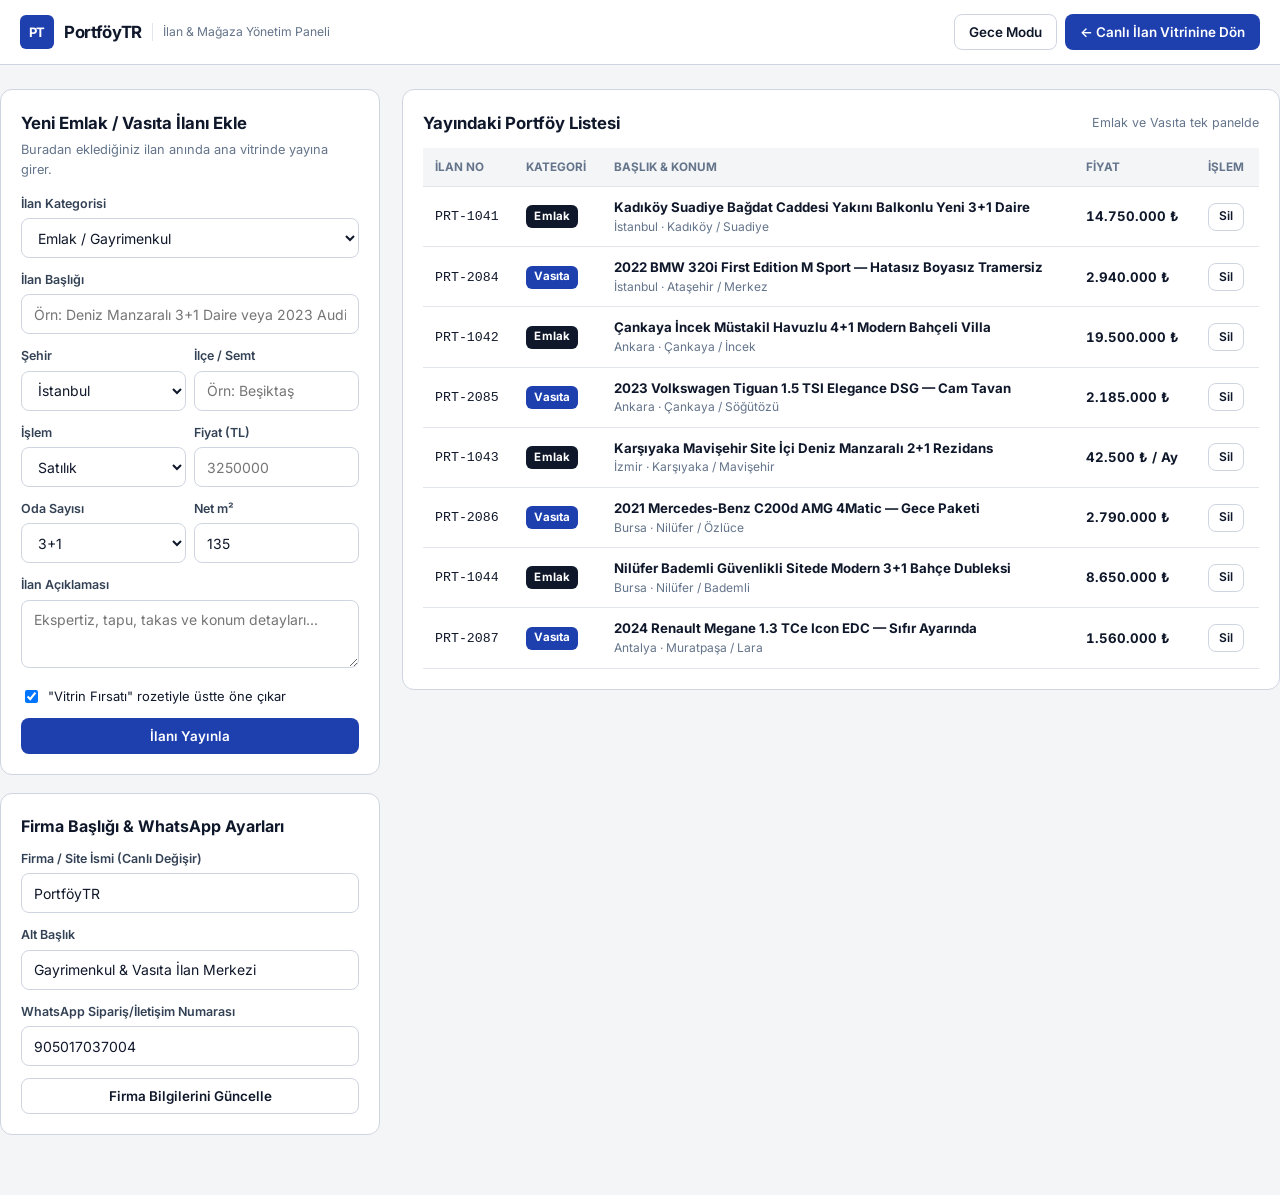
==== admin.html @ 1a40a2a3 "Initial Emlak & Vasita dual classifieds portal + live admin panel" ====
<!DOCTYPE html>
<html lang="tr" data-theme="light" data-accent="blue">
<head>
  <meta charset="utf-8">
  <meta name="viewport" content="width=device-width, initial-scale=1">
  <title>Yönetim Paneli — PortföyTR Emlak &amp; Vasıta İlan Sistemi</title>
  <link rel="preconnect" href="https://fonts.googleapis.com">
  <link rel="preconnect" href="https://fonts.gstatic.com" crossorigin>
  <link href="https://fonts.googleapis.com/css2?family=Inter:wght@400;500;600;700&family=JetBrains+Mono:wght@500&display=swap" rel="stylesheet">
  <link rel="stylesheet" href="assets/styles.css">
</head>
<body>
  <header class="topbar">
    <div class="container topbar-inner">
      <a class="brand-box" href="index.html">
        <span class="brand-badge">PT</span>
        <span class="brand-title" data-brand-name>PortföyTR</span>
        <span class="brand-tag">İlan &amp; Mağaza Yönetim Paneli</span>
      </a>

      <div class="nav-actions">
        <button type="button" class="btn btn-outline" id="toggleDarkBtn">Gece Modu</button>
        <a class="btn btn-brand" href="index.html">← Canlı İlan Vitrinine Dön</a>
      </div>
    </div>
  </header>

  <main class="container admin-grid">
    <div style="display:flex;flex-direction:column;gap:18px;">
      <section class="admin-card">
        <h2 style="margin:0 0 4px;font-size:1.05rem;">Yeni Emlak / Vasıta İlanı Ekle</h2>
        <p style="margin:0 0 14px;font-size:0.8rem;color:var(--ink-muted);">Buradan eklediğiniz ilan anında ana vitrinde yayına girer.</p>

        <form id="adminAddForm">
          <div class="form-row">
            <label for="admSector">İlan Kategorisi</label>
            <select id="admSector" class="inp">
              <option value="emlak">Emlak / Gayrimenkul</option>
              <option value="oto">Vasıta / Otomobil</option>
            </select>
          </div>

          <div class="form-row">
            <label for="admTitle">İlan Başlığı</label>
            <input type="text" id="admTitle" class="inp" required placeholder="Örn: Deniz Manzaralı 3+1 Daire veya 2023 Audi A4">
          </div>

          <div class="price-pair form-row">
            <div>
              <label for="admCity">Şehir</label>
              <select id="admCity" class="inp">
                <option value="İstanbul">İstanbul</option>
                <option value="Ankara">Ankara</option>
                <option value="İzmir">İzmir</option>
                <option value="Bursa">Bursa</option>
                <option value="Antalya">Antalya</option>
              </select>
            </div>
            <div>
              <label for="admDistrict">İlçe / Semt</label>
              <input type="text" id="admDistrict" class="inp" placeholder="Örn: Beşiktaş">
            </div>
          </div>

          <div class="price-pair form-row">
            <div>
              <label for="admDeal">İşlem</label>
              <select id="admDeal" class="inp">
                <option value="Satılık">Satılık</option>
                <option value="Kiralık">Kiralık</option>
              </select>
            </div>
            <div>
              <label for="admPrice">Fiyat (TL)</label>
              <input type="number" id="admPrice" class="inp" required placeholder="3250000">
            </div>
          </div>

          <div id="admEmlakFields">
            <div class="price-pair form-row">
              <div>
                <label for="admRooms">Oda Sayısı</label>
                <select id="admRooms" class="inp">
                  <option value="2+1">2+1</option>
                  <option value="3+1" selected>3+1</option>
                  <option value="4+1">4+1</option>
                </select>
              </div>
              <div>
                <label for="admSqm">Net m²</label>
                <input type="number" id="admSqm" class="inp" value="135">
              </div>
            </div>
          </div>

          <div id="admOtoFields" hidden>
            <div class="price-pair form-row">
              <div>
                <label for="admYear">Model Yılı</label>
                <input type="number" id="admYear" class="inp" value="2023">
              </div>
              <div>
                <label for="admKm">Kilometre</label>
                <input type="number" id="admKm" class="inp" value="24000">
              </div>
            </div>
            <div class="price-pair form-row">
              <div>
                <label for="admFuel">Yakıt / Vites</label>
                <input type="text" id="admFuel" class="inp" value="Benzin · Otomatik">
              </div>
              <div>
                <label for="admDamage">Ekspertiz Özeti</label>
                <input type="text" id="admDamage" class="inp" value="Hatasız · Boyasız">
              </div>
            </div>
          </div>

          <div class="form-row">
            <label for="admDesc">İlan Açıklaması</label>
            <textarea id="admDesc" class="inp" style="height:68px;padding:8px 12px;" placeholder="Ekspertiz, tapu, takas ve konum detayları..."></textarea>
          </div>

          <label style="display:flex;align-items:center;gap:7px;font-size:0.81rem;margin-bottom:12px;cursor:pointer;">
            <input type="checkbox" id="admUrgent" checked>
            <span>"Vitrin Fırsatı" rozetiyle üstte öne çıkar</span>
          </label>

          <button type="submit" class="btn btn-brand" style="width:100%;">İlanı Yayınla</button>
          <div id="admSavedNotice" hidden style="margin-top:8px;font-size:0.8rem;color:var(--badge-ok);font-weight:600;">İlan başarıyla eklendi! Vitrinde canlı görebilirsiniz.</div>
        </form>
      </section>

      <section class="admin-card">
        <h2 style="margin:0 0 10px;font-size:1rem;">Firma Başlığı &amp; WhatsApp Ayarları</h2>
        <form id="adminBrandForm">
          <div class="form-row">
            <label for="cfgSiteName">Firma / Site İsmi (Canlı Değişir)</label>
            <input type="text" id="cfgSiteName" class="inp">
          </div>
          <div class="form-row">
            <label for="cfgSiteSub">Alt Başlık</label>
            <input type="text" id="cfgSiteSub" class="inp">
          </div>
          <div class="form-row">
            <label for="cfgPhone">WhatsApp Sipariş/İletişim Numarası</label>
            <input type="text" id="cfgPhone" class="inp">
          </div>
          <button type="submit" class="btn btn-outline" style="width:100%;">Firma Bilgilerini Güncelle</button>
        </form>
      </section>
    </div>

    <section class="admin-card">
      <div style="display:flex;align-items:center;justify-content:space-between;margin-bottom:12px;">
        <h2 style="margin:0;font-size:1.05rem;">Yayındaki Portföy Listesi</h2>
        <span style="font-size:0.78rem;color:var(--ink-muted);">Emlak ve Vasıta tek panelde</span>
      </div>
      <div style="overflow-x:auto;">
        <table class="admin-table">
          <thead>
            <tr>
              <th>İlan No</th>
              <th>Kategori</th>
              <th>Başlık &amp; Konum</th>
              <th>Fiyat</th>
              <th>İşlem</th>
            </tr>
          </thead>
          <tbody id="adminListingsBody"></tbody>
        </table>
      </div>
    </section>
  </main>

  <script src="assets/app.js"></script>
</body>
</html>
---- assets/styles.css ----
/* ==========================================================================
   PORTFÖYTR — EMLAK & VASITA İLAN PLATFORMU + YÖNETİM PANELİ
   Tasarım Dili: Kurumsal İlan Portalı (Net Tabular Fiyat, Sıfır AI Klişesi, Mobil Öncelikli)
   ========================================================================== */

:root {
  --font-sans: "Inter", -apple-system, BlinkMacSystemFont, "Segoe UI", Roboto, sans-serif;
  --font-mono: "JetBrains Mono", ui-monospace, SFMono-Regular, Consolas, monospace;

  --bg-page: #F4F5F7;
  --bg-card: #FFFFFF;
  --bg-subtle: #ECEEF2;
  --border-light: #E2E5EC;
  --border-std: #CFD5E0;
  --ink-strong: #0F172A;
  --ink-body: #334155;
  --ink-muted: #64748B;

  --brand: #1E40AF;
  --brand-hover: #1E3A8A;
  --brand-soft: #EFF6FF;
  --brand-border: #BFDBFE;

  --badge-urgent: #B91C1C;
  --badge-urgent-bg: #FEF2F2;
  --badge-ok: #15803D;
  --badge-ok-bg: #F0FDF4;
  --badge-warn: #B45309;
  --badge-warn-bg: #FFFBEB;

  --radius-sm: 6px;
  --radius-md: 8px;
  --radius-lg: 12px;
  --container: 1320px;
}

[data-theme="dark"] {
  --bg-page: #0B0E14;
  --bg-card: #131822;
  --bg-subtle: #1C2331;
  --border-light: #222B3B;
  --border-std: #2E3A4F;
  --ink-strong: #F1F5F9;
  --ink-body: #CBD5E1;
  --ink-muted: #94A3B8;

  --brand: #3B82F6;
  --brand-hover: #60A5FA;
  --brand-soft: #172554;
  --brand-border: #1E40AF;

  --badge-urgent: #FCA5A5;
  --badge-urgent-bg: #450A0A;
  --badge-ok: #86EFAC;
  --badge-ok-bg: #052E16;
  --badge-warn: #FCD34D;
  --badge-warn-bg: #451A03;
}

[data-accent="emerald"] {
  --brand: #0F766E;
  --brand-hover: #115E59;
  --brand-soft: #F0FDFA;
  --brand-border: #99F6E4;
}
[data-theme="dark"][data-accent="emerald"] {
  --brand: #2DD4BF;
  --brand-soft: #134E4A;
  --brand-border: #0F766E;
}

[data-accent="amber"] {
  --brand: #B45309;
  --brand-hover: #92400E;
  --brand-soft: #FFFBEB;
  --brand-border: #FDE68A;
}
[data-theme="dark"][data-accent="amber"] {
  --brand: #F59E0B;
  --brand-soft: #451A03;
  --brand-border: #B45309;
}

*, *::before, *::after {
  box-sizing: border-box;
}

html {
  scroll-behavior: smooth;
  -webkit-text-size-adjust: 100%;
}

body {
  margin: 0;
  font-family: var(--font-sans);
  font-size: 14.5px;
  line-height: 1.55;
  background: var(--bg-page);
  color: var(--ink-strong);
  overflow-x: hidden;
}

a {
  color: inherit;
  text-decoration: none;
}

button, input, select, textarea {
  font: inherit;
  color: inherit;
}

.num {
  font-variant-numeric: tabular-nums;
}

.container {
  width: 100%;
  max-width: var(--container);
  margin: 0 auto;
  padding: 0 20px;
}

/* ÜST BAR */
.topbar {
  position: sticky;
  top: 0;
  z-index: 90;
  background: var(--bg-card);
  border-bottom: 1px solid var(--border-std);
}

.topbar-inner {
  min-height: 64px;
  display: flex;
  align-items: center;
  justify-content: space-between;
  gap: 16px;
  flex-wrap: wrap;
  padding-top: 8px;
  padding-bottom: 8px;
}

.brand-box {
  display: flex;
  align-items: center;
  gap: 10px;
}

.brand-badge {
  width: 34px;
  height: 34px;
  border-radius: var(--radius-sm);
  background: var(--brand);
  color: #FFFFFF;
  font-weight: 700;
  font-size: 13px;
  display: inline-flex;
  align-items: center;
  justify-content: center;
  letter-spacing: -0.02em;
}

.brand-title {
  font-weight: 700;
  font-size: 1.05rem;
  letter-spacing: -0.02em;
}

.brand-tag {
  font-size: 0.76rem;
  color: var(--ink-muted);
  padding-left: 10px;
  border-left: 1px solid var(--border-light);
}

.nav-actions {
  display: flex;
  align-items: center;
  gap: 8px;
  flex-wrap: wrap;
}

.palette-pills {
  display: inline-flex;
  align-items: center;
  gap: 5px;
  padding: 4px 8px;
  border: 1px solid var(--border-light);
  border-radius: var(--radius-md);
  background: var(--bg-subtle);
}

.swatch-dot {
  width: 18px;
  height: 18px;
  border-radius: 50%;
  border: 2px solid transparent;
  cursor: pointer;
  padding: 0;
}
.swatch-dot[aria-pressed="true"] {
  border-color: var(--ink-strong);
  transform: scale(1.1);
}

.btn {
  display: inline-flex;
  align-items: center;
  justify-content: center;
  gap: 6px;
  height: 36px;
  padding: 0 14px;
  border-radius: var(--radius-md);
  border: 1px solid transparent;
  font-size: 0.84rem;
  font-weight: 600;
  cursor: pointer;
  white-space: nowrap;
  transition: background-color 0.15s, border-color 0.15s;
}

.btn-brand {
  background: var(--brand);
  color: #FFFFFF;
}
.btn-brand:hover {
  background: var(--brand-hover);
}

.btn-outline {
  background: var(--bg-card);
  border-color: var(--border-std);
  color: var(--ink-strong);
}
.btn-outline:hover {
  background: var(--bg-subtle);
}

.btn-wa {
  background: #15803D;
  color: #FFFFFF;
}
.btn-wa:hover {
  background: #166534;
}

/* SEKTÖR & HIZLI ARAMA BAŞLIĞI */
.search-band {
  background: var(--bg-card);
  border-bottom: 1px solid var(--border-light);
  padding: 20px 0;
}

.sector-tabs {
  display: inline-flex;
  flex-wrap: wrap;
  gap: 6px;
  margin-bottom: 14px;
}

.sector-tab {
  height: 36px;
  padding: 0 16px;
  border-radius: var(--radius-md);
  border: 1px solid var(--border-std);
  background: var(--bg-page);
  font-weight: 600;
  font-size: 0.85rem;
  color: var(--ink-body);
  cursor: pointer;
}
.sector-tab.is-active {
  background: var(--brand);
  border-color: var(--brand);
  color: #FFFFFF;
}

.quick-search-bar {
  display: grid;
  grid-template-columns: minmax(0, 1.6fr) 180px 170px 180px auto;
  gap: 10px;
}

.inp {
  height: 40px;
  padding: 0 12px;
  border: 1px solid var(--border-std);
  border-radius: var(--radius-md);
  background: var(--bg-card);
  color: var(--ink-strong);
  font-size: 0.875rem;
  width: 100%;
}
.inp:focus {
  outline: 2px solid var(--brand);
  outline-offset: -1px;
}

/* ANA İLAN IZGARASI VE SOL FİLTRE PANELİ */
.portal-layout {
  display: grid;
  grid-template-columns: 280px minmax(0, 1fr);
  gap: 22px;
  padding: 22px 0 60px;
  align-items: start;
}

.filter-panel {
  background: var(--bg-card);
  border: 1px solid var(--border-std);
  border-radius: var(--radius-lg);
  padding: 16px;
  position: sticky;
  top: 82px;
}

.filter-group {
  padding-bottom: 14px;
  margin-bottom: 14px;
  border-bottom: 1px solid var(--border-light);
}
.filter-group:last-child {
  border-bottom: 0;
  margin-bottom: 0;
  padding-bottom: 0;
}

.filter-label {
  display: block;
  font-size: 0.76rem;
  font-weight: 700;
  text-transform: uppercase;
  letter-spacing: 0.04em;
  color: var(--ink-muted);
  margin-bottom: 8px;
}

.chip-grid {
  display: flex;
  flex-wrap: wrap;
  gap: 6px;
}

.filter-chip {
  height: 29px;
  padding: 0 10px;
  border-radius: var(--radius-sm);
  border: 1px solid var(--border-std);
  background: var(--bg-page);
  font-size: 0.78rem;
  font-weight: 500;
  cursor: pointer;
}
.filter-chip.is-selected {
  background: var(--brand-soft);
  border-color: var(--brand);
  color: var(--brand);
  font-weight: 600;
}

.price-pair {
  display: grid;
  grid-template-columns: 1fr 1fr;
  gap: 8px;
}

/* SONUÇ ÜST ÇUBUĞU */
.results-bar {
  display: flex;
  align-items: center;
  justify-content: space-between;
  gap: 12px;
  margin-bottom: 14px;
  flex-wrap: wrap;
}

.results-count {
  font-size: 0.92rem;
  font-weight: 600;
}

/* İLAN KARTLARI */
.listings-grid {
  display: grid;
  grid-template-columns: repeat(3, minmax(0, 1fr));
  gap: 16px;
}

.listing-card {
  background: var(--bg-card);
  border: 1px solid var(--border-std);
  border-radius: var(--radius-lg);
  overflow: hidden;
  display: flex;
  flex-direction: column;
  transition: border-color 0.15s, transform 0.15s;
}
.listing-card:hover {
  border-color: var(--brand);
}

.card-media {
  position: relative;
  aspect-ratio: 16 / 10;
  background: var(--bg-subtle);
  overflow: hidden;
}

.card-media img {
  width: 100%;
  height: 100%;
  object-fit: cover;
  display: block;
}

.card-badges {
  position: absolute;
  top: 10px;
  left: 10px;
  right: 10px;
  display: flex;
  justify-content: space-between;
  gap: 6px;
  pointer-events: none;
}

.pill {
  display: inline-flex;
  align-items: center;
  height: 23px;
  padding: 0 8px;
  border-radius: var(--radius-sm);
  font-size: 0.72rem;
  font-weight: 700;
  letter-spacing: 0.01em;
}

.pill-sector-emlak {
  background: #0F172A;
  color: #FFFFFF;
}
.pill-sector-oto {
  background: #1E40AF;
  color: #FFFFFF;
}
.pill-urgent {
  background: var(--badge-urgent-bg);
  color: var(--badge-urgent);
  border: 1px solid currentColor;
}
.pill-ok {
  background: var(--badge-ok-bg);
  color: var(--badge-ok);
}

.card-body {
  padding: 14px 16px 16px;
  display: flex;
  flex-direction: column;
  gap: 8px;
  flex: 1;
}

.card-price-row {
  display: flex;
  align-items: baseline;
  justify-content: space-between;
  gap: 8px;
}

.card-price {
  font-size: 1.2rem;
  font-weight: 700;
  color: var(--brand);
  letter-spacing: -0.02em;
}

.card-code {
  font-family: var(--font-mono);
  font-size: 0.73rem;
  color: var(--ink-muted);
}

.card-title {
  margin: 0;
  font-size: 0.94rem;
  font-weight: 600;
  line-height: 1.38;
  color: var(--ink-strong);
}

.card-loc {
  font-size: 0.8rem;
  color: var(--ink-muted);
}

.spec-pills {
  display: grid;
  grid-template-columns: repeat(3, minmax(0, 1fr));
  gap: 6px;
  margin-top: 4px;
  padding-top: 10px;
  border-top: 1px solid var(--border-light);
}

.spec-cell {
  background: var(--bg-page);
  border-radius: var(--radius-sm);
  padding: 6px 8px;
  font-size: 0.75rem;
}
.spec-cell span {
  display: block;
  color: var(--ink-muted);
  font-size: 0.68rem;
}
.spec-cell strong {
  font-weight: 600;
  color: var(--ink-strong);
}

.card-footer {
  margin-top: auto;
  padding-top: 10px;
  display: grid;
  grid-template-columns: 1fr auto;
  gap: 8px;
}

/* DETAY & EKSPERTİZ MODALI */
.modal-backdrop {
  position: fixed;
  inset: 0;
  z-index: 200;
  background: rgba(15, 23, 42, 0.62);
  display: flex;
  align-items: center;
  justify-content: center;
  padding: 20px;
}
.modal-backdrop[hidden] {
  display: none;
}

.modal-card {
  width: 100%;
  max-width: 920px;
  max-height: 90vh;
  overflow-y: auto;
  background: var(--bg-card);
  border: 1px solid var(--border-std);
  border-radius: var(--radius-lg);
  padding: 22px;
}

.modal-grid {
  display: grid;
  grid-template-columns: minmax(0, 1.15fr) minmax(0, 1fr);
  gap: 22px;
  margin-top: 14px;
}

.ekspertiz-box {
  background: var(--bg-page);
  border: 1px solid var(--border-light);
  border-radius: var(--radius-md);
  padding: 14px;
}

.part-grid {
  display: grid;
  grid-template-columns: repeat(2, minmax(0, 1fr));
  gap: 6px;
  margin-top: 10px;
}

.part-row {
  display: flex;
  align-items: center;
  justify-content: space-between;
  padding: 6px 10px;
  background: var(--bg-card);
  border: 1px solid var(--border-light);
  border-radius: var(--radius-sm);
  font-size: 0.78rem;
}

/* ADMİN PANELİ */
.admin-grid {
  display: grid;
  grid-template-columns: 380px minmax(0, 1fr);
  gap: 22px;
  padding: 24px 0 60px;
  align-items: start;
}

.admin-card {
  background: var(--bg-card);
  border: 1px solid var(--border-std);
  border-radius: var(--radius-lg);
  padding: 20px;
}

.form-row {
  margin-bottom: 12px;
}
.form-row label {
  display: block;
  font-size: 0.78rem;
  font-weight: 600;
  margin-bottom: 5px;
  color: var(--ink-body);
}

.admin-table {
  width: 100%;
  border-collapse: collapse;
  font-size: 0.83rem;
}
.admin-table th, .admin-table td {
  padding: 10px 12px;
  text-align: left;
  border-bottom: 1px solid var(--border-light);
}
.admin-table th {
  font-size: 0.73rem;
  text-transform: uppercase;
  color: var(--ink-muted);
  background: var(--bg-page);
}

@media (max-width: 1080px) {
  .listings-grid {
    grid-template-columns: repeat(2, minmax(0, 1fr));
  }
  .quick-search-bar {
    grid-template-columns: 1fr 1fr;
  }
  .admin-grid {
    grid-template-columns: 1fr;
  }
}

@media (max-width: 820px) {
  .portal-layout {
    grid-template-columns: 1fr;
  }
  .filter-panel {
    position: static;
  }
  .modal-grid {
    grid-template-columns: 1fr;
  }
  .brand-tag {
    display: none;
  }
}

@media (max-width: 580px) {
  .listings-grid,
  .quick-search-bar {
    grid-template-columns: 1fr;
  }
}
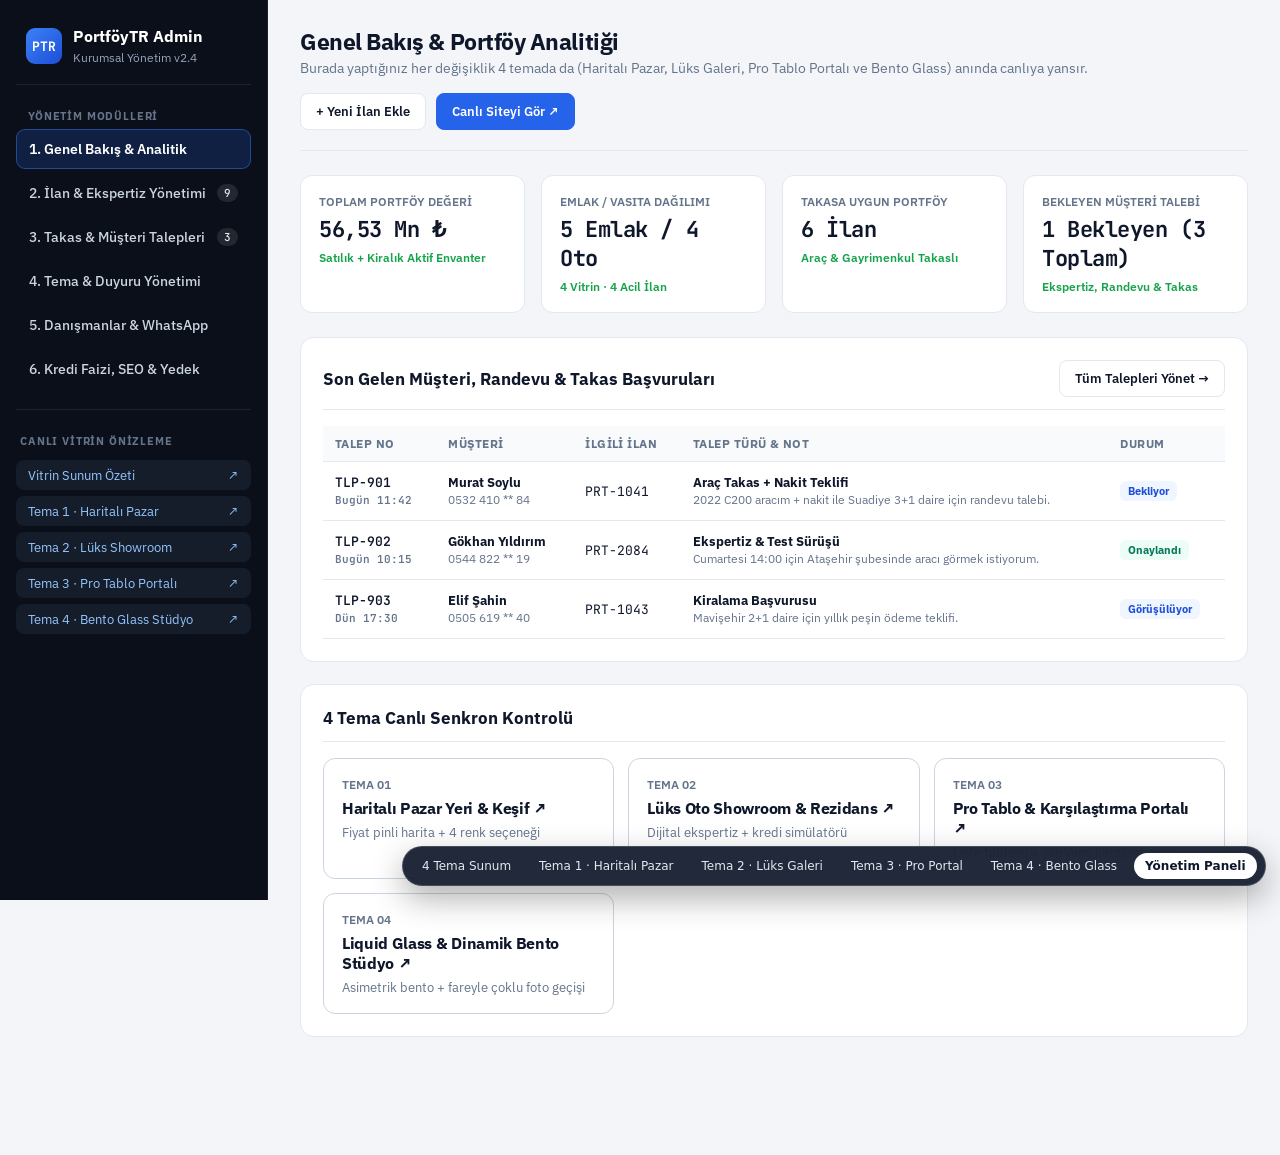
==== commit 2a265142: "Upgrade to 4 distinct animated showcase themes (16 color modes) + 6-module admin panel" ====
--- a/admin.html
+++ b/admin.html
@@ -1,178 +1,1396 @@
 <!DOCTYPE html>
-<html lang="tr" data-theme="light" data-accent="blue">
+<html lang="tr">
 <head>
-  <meta charset="utf-8">
-  <meta name="viewport" content="width=device-width, initial-scale=1">
-  <title>Yönetim Paneli — PortföyTR Emlak &amp; Vasıta İlan Sistemi</title>
-  <link rel="preconnect" href="https://fonts.googleapis.com">
-  <link rel="preconnect" href="https://fonts.gstatic.com" crossorigin>
-  <link href="https://fonts.googleapis.com/css2?family=Inter:wght@400;500;600;700&family=JetBrains+Mono:wght@500&display=swap" rel="stylesheet">
-  <link rel="stylesheet" href="assets/styles.css">
+  <meta charset="UTF-8" />
+  <meta name="viewport" content="width=device-width, initial-scale=1.0" />
+  <title>PortföyTR — Kurumsal İlan, Ekspertiz & Tema Yönetim Paneli</title>
+  <link rel="preconnect" href="https://fonts.googleapis.com" />
+  <link rel="preconnect" href="https://fonts.gstatic.com" crossorigin />
+  <link href="https://fonts.googleapis.com/css2?family=IBM+Plex+Sans:wght@400;500;600;700&family=JetBrains+Mono:wght@500;600;700&display=swap" rel="stylesheet" />
+  <style>
+    :root {
+      --sidebar-bg: #0B0F19;
+      --sidebar-hover: #161D2F;
+      --bg: #F3F5F9;
+      --surface: #FFFFFF;
+      --ink: #0F172A;
+      --muted: #64748B;
+      --line: #E2E8F0;
+      --primary: #2563EB;
+      --primary-hover: #1D4ED8;
+      --emerald: #16A34A;
+      --amber: #D97706;
+      --crimson: #DC2626;
+      --sans: 'IBM Plex Sans', system-ui, -apple-system, sans-serif;
+      --mono: 'JetBrains Mono', monospace;
+    }
+
+    * { box-sizing: border-box; margin: 0; padding: 0; }
+    body {
+      font-family: var(--sans);
+      background: var(--bg);
+      color: var(--ink);
+      min-height: 100vh;
+      display: grid;
+      grid-template-columns: 268px minmax(0, 1fr);
+      -webkit-font-smoothing: antialiased;
+    }
+    button, input, select, textarea { font-family: inherit; }
+    a { color: inherit; text-decoration: none; }
+
+    /* Sol Kurumsal Menü */
+    .sidebar {
+      background: var(--sidebar-bg);
+      color: #E2E8F0;
+      padding: 22px 16px 90px;
+      display: flex;
+      flex-direction: column;
+      justify-content: space-between;
+      border-right: 1px solid rgba(255,255,255,0.08);
+      position: sticky;
+      top: 0;
+      height: 100vh;
+      overflow-y: auto;
+    }
+    .sb-brand {
+      display: flex;
+      align-items: center;
+      gap: 11px;
+      padding: 4px 10px 18px;
+      border-bottom: 1px solid rgba(255,255,255,0.08);
+      margin-bottom: 16px;
+    }
+    .sb-logo {
+      width: 36px;
+      height: 36px;
+      border-radius: 9px;
+      background: linear-gradient(135deg, #3B82F6, #1D4ED8);
+      color: #fff;
+      font-family: var(--mono);
+      font-weight: 700;
+      font-size: 13px;
+      display: grid;
+      place-items: center;
+    }
+    .sb-brand strong { display: block; font-size: 15.5px; color: #fff; }
+    .sb-brand span { font-size: 11.5px; color: #94A3B8; }
+
+    .sb-group-title {
+      font-size: 10.5px;
+      text-transform: uppercase;
+      letter-spacing: 0.08em;
+      color: #64748B;
+      font-weight: 700;
+      padding: 8px 12px 6px;
+    }
+    .sb-nav {
+      display: grid;
+      gap: 4px;
+    }
+    .sb-btn {
+      width: 100%;
+      text-align: left;
+      background: transparent;
+      border: 1px solid transparent;
+      color: #CBD5E1;
+      padding: 10px 12px;
+      border-radius: 9px;
+      font-size: 13.5px;
+      font-weight: 500;
+      cursor: pointer;
+      display: flex;
+      align-items: center;
+      justify-content: space-between;
+      transition: all 0.15s;
+    }
+    .sb-btn:hover { background: var(--sidebar-hover); color: #fff; }
+    .sb-btn.active {
+      background: rgba(37, 99, 235, 0.2);
+      border-color: rgba(59, 130, 246, 0.45);
+      color: #fff;
+      font-weight: 600;
+    }
+    .sb-badge {
+      font-family: var(--mono);
+      font-size: 11px;
+      padding: 2px 7px;
+      border-radius: 999px;
+      background: rgba(255,255,255,0.1);
+      color: #E2E8F0;
+    }
+
+    .sb-themes {
+      margin-top: 20px;
+      padding-top: 16px;
+      border-top: 1px solid rgba(255,255,255,0.08);
+      display: grid;
+      gap: 6px;
+    }
+    .sb-theme-link {
+      font-size: 12.5px;
+      color: #93C5FD;
+      padding: 7px 12px;
+      border-radius: 8px;
+      background: rgba(30, 41, 59, 0.55);
+      display: flex;
+      justify-content: space-between;
+      align-items: center;
+    }
+    .sb-theme-link:hover { background: rgba(37, 99, 235, 0.28); color: #fff; }
+
+    /* Sağ İçerik Alanı */
+    .workspace {
+      padding: 26px 32px 96px;
+      max-width: 1380px;
+      width: 100%;
+    }
+    .ws-header {
+      display: flex;
+      justify-content: space-between;
+      align-items: center;
+      gap: 16px;
+      flex-wrap: wrap;
+      padding-bottom: 20px;
+      margin-bottom: 24px;
+      border-bottom: 1px solid var(--line);
+    }
+    .ws-header h1 {
+      font-size: 23px;
+      font-weight: 700;
+      letter-spacing: -0.02em;
+    }
+    .ws-header p {
+      font-size: 13.5px;
+      color: var(--muted);
+      margin-top: 3px;
+    }
+    .ws-actions {
+      display: flex;
+      gap: 10px;
+      flex-wrap: wrap;
+    }
+
+    .btn {
+      display: inline-flex;
+      align-items: center;
+      gap: 7px;
+      padding: 9px 15px;
+      border-radius: 8px;
+      font-size: 13px;
+      font-weight: 600;
+      border: 1px solid var(--line);
+      background: var(--surface);
+      color: var(--ink);
+      cursor: pointer;
+      transition: all 0.15s;
+    }
+    .btn:hover { border-color: #94A3B8; }
+    .btn-primary {
+      background: var(--primary);
+      border-color: var(--primary);
+      color: #fff;
+    }
+    .btn-primary:hover { background: var(--primary-hover); }
+    .btn-danger {
+      background: #FEF2F2;
+      border-color: #FECACA;
+      color: var(--crimson);
+    }
+    .btn-danger:hover { background: #FEE2E2; }
+
+    /* Sekme Panelleri */
+    .tab-pane { display: none; }
+    .tab-pane.active { display: block; }
+
+    /* KPI Kartları */
+    .kpi-grid {
+      display: grid;
+      grid-template-columns: repeat(4, minmax(0, 1fr));
+      gap: 16px;
+      margin-bottom: 24px;
+    }
+    .kpi-card {
+      background: var(--surface);
+      border: 1px solid var(--line);
+      border-radius: 12px;
+      padding: 18px;
+    }
+    .kpi-card small {
+      display: block;
+      font-size: 12px;
+      color: var(--muted);
+      font-weight: 600;
+      margin-bottom: 6px;
+    }
+    .kpi-card strong {
+      font-family: var(--mono);
+      font-size: 22px;
+      font-weight: 700;
+      letter-spacing: -0.02em;
+    }
+    .kpi-sub {
+      margin-top: 6px;
+      font-size: 12px;
+      color: var(--emerald);
+      font-weight: 600;
+    }
+
+    .card {
+      background: var(--surface);
+      border: 1px solid var(--line);
+      border-radius: 14px;
+      padding: 22px;
+      margin-bottom: 22px;
+    }
+    .card-head {
+      display: flex;
+      justify-content: space-between;
+      align-items: center;
+      gap: 12px;
+      flex-wrap: wrap;
+      margin-bottom: 16px;
+      padding-bottom: 12px;
+      border-bottom: 1px solid var(--line);
+    }
+    .card-head h2 {
+      font-size: 16.5px;
+      font-weight: 700;
+    }
+
+    /* Tablo */
+    .table-wrap { overflow-x: auto; }
+    table {
+      width: 100%;
+      border-collapse: collapse;
+      font-size: 13px;
+    }
+    th {
+      text-align: left;
+      padding: 10px 12px;
+      font-size: 11.5px;
+      text-transform: uppercase;
+      letter-spacing: 0.04em;
+      color: var(--muted);
+      background: #F8FAFC;
+      border-bottom: 1px solid var(--line);
+    }
+    td {
+      padding: 12px;
+      border-bottom: 1px solid var(--line);
+      vertical-align: middle;
+    }
+    .thumb-sm {
+      width: 56px;
+      height: 40px;
+      border-radius: 6px;
+      object-fit: cover;
+      border: 1px solid var(--line);
+      display: block;
+    }
+    .badge {
+      display: inline-flex;
+      align-items: center;
+      padding: 3px 8px;
+      border-radius: 6px;
+      font-size: 11px;
+      font-weight: 700;
+    }
+    .badge-emlak { background: #ECFDF5; color: #047857; }
+    .badge-oto { background: #EFF6FF; color: #1D4ED8; }
+    .toggle-pill {
+      padding: 4px 8px;
+      border-radius: 6px;
+      border: 1px solid var(--line);
+      background: #F8FAFC;
+      font-size: 11.5px;
+      font-weight: 600;
+      cursor: pointer;
+      margin-right: 4px;
+    }
+    .toggle-pill.on {
+      background: #FEF3C7;
+      border-color: #F59E0B;
+      color: #92400E;
+    }
+    .toggle-pill.urgent-on {
+      background: #FEE2E2;
+      border-color: #EF4444;
+      color: #991B1B;
+    }
+
+    /* Formlar */
+    .listings-layout {
+      display: grid;
+      grid-template-columns: minmax(0, 1.25fr) minmax(0, 0.95fr);
+      gap: 22px;
+      align-items: start;
+    }
+    .form-grid {
+      display: grid;
+      grid-template-columns: repeat(2, minmax(0, 1fr));
+      gap: 13px;
+    }
+    .form-group {
+      display: flex;
+      flex-direction: column;
+      gap: 5px;
+    }
+    .form-group.full { grid-column: 1 / -1; }
+    .form-group label {
+      font-size: 12px;
+      font-weight: 600;
+      color: #334155;
+    }
+    .form-control {
+      padding: 9px 11px;
+      border-radius: 8px;
+      border: 1px solid #CBD5E1;
+      font-size: 13.5px;
+      background: #fff;
+      color: var(--ink);
+    }
+    .form-control:focus {
+      outline: 2px solid rgba(37, 99, 235, 0.25);
+      border-color: var(--primary);
+    }
+
+    .eksp-editor-box {
+      margin-top: 12px;
+      padding: 14px;
+      border-radius: 10px;
+      background: #F8FAFC;
+      border: 1px dashed #94A3B8;
+    }
+
+    .filter-pills {
+      display: flex;
+      gap: 6px;
+      flex-wrap: wrap;
+    }
+    .filter-pill {
+      padding: 6px 11px;
+      border-radius: 999px;
+      border: 1px solid var(--line);
+      background: #F8FAFC;
+      font-size: 12px;
+      font-weight: 600;
+      cursor: pointer;
+    }
+    .filter-pill.active {
+      background: var(--ink);
+      color: #fff;
+      border-color: var(--ink);
+    }
+
+    /* Toast Bildirimi */
+    .toast {
+      position: fixed;
+      top: 20px;
+      right: 20px;
+      z-index: 1200;
+      background: #0F172A;
+      color: #fff;
+      padding: 12px 18px;
+      border-radius: 10px;
+      font-size: 13px;
+      font-weight: 600;
+      box-shadow: 0 14px 30px rgba(0,0,0,0.22);
+      opacity: 0;
+      transform: translateY(-10px);
+      pointer-events: none;
+      transition: all 0.22s ease;
+    }
+    .toast.show {
+      opacity: 1;
+      transform: translateY(0);
+    }
+
+    @media (max-width: 1120px) {
+      .listings-layout { grid-template-columns: 1fr; }
+      .kpi-grid { grid-template-columns: repeat(2, minmax(0, 1fr)); }
+    }
+    @media (max-width: 820px) {
+      body { grid-template-columns: 1fr; }
+      .sidebar {
+        position: static;
+        height: auto;
+        padding: 16px;
+      }
+      .workspace { padding: 20px 16px 96px; }
+      .form-grid, .kpi-grid { grid-template-columns: 1fr; }
+    }
+  </style>
 </head>
 <body>
-  <header class="topbar">
-    <div class="container topbar-inner">
-      <a class="brand-box" href="index.html">
-        <span class="brand-badge">PT</span>
-        <span class="brand-title" data-brand-name>PortföyTR</span>
-        <span class="brand-tag">İlan &amp; Mağaza Yönetim Paneli</span>
-      </a>
-
-      <div class="nav-actions">
-        <button type="button" class="btn btn-outline" id="toggleDarkBtn">Gece Modu</button>
-        <a class="btn btn-brand" href="index.html">← Canlı İlan Vitrinine Dön</a>
+
+  <!-- Sol Menü -->
+  <aside class="sidebar">
+    <div>
+      <div class="sb-brand">
+        <div class="sb-logo">PTR</div>
+        <div>
+          <strong id="sbSiteName">PortföyTR Admin</strong>
+          <span>Kurumsal Yönetim v2.4</span>
+        </div>
+      </div>
+
+      <div class="sb-group-title">Yönetim Modülleri</div>
+      <nav class="sb-nav" aria-label="Admin Modülleri">
+        <button type="button" class="sb-btn active" data-tab="overview">
+          <span>1. Genel Bakış & Analitik</span>
+        </button>
+        <button type="button" class="sb-btn" data-tab="listings">
+          <span>2. İlan & Ekspertiz Yönetimi</span>
+          <span class="sb-badge" id="sbCountListings">9</span>
+        </button>
+        <button type="button" class="sb-btn" data-tab="leads">
+          <span>3. Takas & Müşteri Talepleri</span>
+          <span class="sb-badge" id="sbCountLeads">3</span>
+        </button>
+        <button type="button" class="sb-btn" data-tab="appearance">
+          <span>4. Tema & Duyuru Yönetimi</span>
+        </button>
+        <button type="button" class="sb-btn" data-tab="consultants">
+          <span>5. Danışmanlar & WhatsApp</span>
+        </button>
+        <button type="button" class="sb-btn" data-tab="finance">
+          <span>6. Kredi Faizi, SEO & Yedek</span>
+        </button>
+      </nav>
+
+      <div class="sb-themes">
+        <div class="sb-group-title" style="padding-left:4px;">Canlı Vitrin Önizleme</div>
+        <a class="sb-theme-link" href="./index.html"><span>Vitrin Sunum Özeti</span><span>↗</span></a>
+        <a class="sb-theme-link" href="./tema-1-vitrin/index.html"><span>Tema 1 · Haritalı Pazar</span><span>↗</span></a>
+        <a class="sb-theme-link" href="./tema-2-prestij/index.html"><span>Tema 2 · Lüks Showroom</span><span>↗</span></a>
+        <a class="sb-theme-link" href="./tema-3-kurumsal/index.html"><span>Tema 3 · Pro Tablo Portalı</span><span>↗</span></a>
+        <a class="sb-theme-link" href="./tema-4-bento/index.html"><span>Tema 4 · Bento Glass Stüdyo</span><span>↗</span></a>
       </div>
     </div>
-  </header>
-
-  <main class="container admin-grid">
-    <div style="display:flex;flex-direction:column;gap:18px;">
-      <section class="admin-card">
-        <h2 style="margin:0 0 4px;font-size:1.05rem;">Yeni Emlak / Vasıta İlanı Ekle</h2>
-        <p style="margin:0 0 14px;font-size:0.8rem;color:var(--ink-muted);">Buradan eklediğiniz ilan anında ana vitrinde yayına girer.</p>
-
-        <form id="adminAddForm">
-          <div class="form-row">
-            <label for="admSector">İlan Kategorisi</label>
-            <select id="admSector" class="inp">
-              <option value="emlak">Emlak / Gayrimenkul</option>
-              <option value="oto">Vasıta / Otomobil</option>
-            </select>
-          </div>
-
-          <div class="form-row">
-            <label for="admTitle">İlan Başlığı</label>
-            <input type="text" id="admTitle" class="inp" required placeholder="Örn: Deniz Manzaralı 3+1 Daire veya 2023 Audi A4">
-          </div>
-
-          <div class="price-pair form-row">
-            <div>
-              <label for="admCity">Şehir</label>
-              <select id="admCity" class="inp">
-                <option value="İstanbul">İstanbul</option>
-                <option value="Ankara">Ankara</option>
-                <option value="İzmir">İzmir</option>
-                <option value="Bursa">Bursa</option>
-                <option value="Antalya">Antalya</option>
-              </select>
-            </div>
-            <div>
-              <label for="admDistrict">İlçe / Semt</label>
-              <input type="text" id="admDistrict" class="inp" placeholder="Örn: Beşiktaş">
-            </div>
-          </div>
-
-          <div class="price-pair form-row">
-            <div>
-              <label for="admDeal">İşlem</label>
-              <select id="admDeal" class="inp">
-                <option value="Satılık">Satılık</option>
-                <option value="Kiralık">Kiralık</option>
-              </select>
-            </div>
-            <div>
-              <label for="admPrice">Fiyat (TL)</label>
-              <input type="number" id="admPrice" class="inp" required placeholder="3250000">
-            </div>
-          </div>
-
-          <div id="admEmlakFields">
-            <div class="price-pair form-row">
-              <div>
-                <label for="admRooms">Oda Sayısı</label>
-                <select id="admRooms" class="inp">
-                  <option value="2+1">2+1</option>
-                  <option value="3+1" selected>3+1</option>
-                  <option value="4+1">4+1</option>
+  </aside>
+
+  <!-- Ana Çalışma Alanı -->
+  <main class="workspace">
+    <header class="ws-header">
+      <div>
+        <h1 id="pageTitle">Genel Bakış & Portföy Analitiği</h1>
+        <p>Burada yaptığınız her değişiklik 4 temada da (Haritalı Pazar, Lüks Galeri, Pro Tablo Portalı ve Bento Glass) anında canlıya yansır.</p>
+      </div>
+      <div class="ws-actions">
+        <button type="button" class="btn" id="btnQuickNewListing">+ Yeni İlan Ekle</button>
+        <a href="./tema-1-vitrin/index.html" class="btn btn-primary">Canlı Siteyi Gör ↗</a>
+      </div>
+    </header>
+
+    <!-- SEKME 1: GENEL BAKIŞ -->
+    <section class="tab-pane active" id="pane-overview">
+      <div class="kpi-grid">
+        <div class="kpi-card">
+          <small>TOPLAM PORTFÖY DEĞERİ</small>
+          <strong id="kpiVolume">0 ₺</strong>
+          <div class="kpi-sub">Satılık + Kiralık Aktif Envanter</div>
+        </div>
+        <div class="kpi-card">
+          <small>EMLAK / VASITA DAĞILIMI</small>
+          <strong id="kpiSplit">0 / 0</strong>
+          <div class="kpi-sub" id="kpiFeaturedCount">0 Vitrin · 0 Acil İlan</div>
+        </div>
+        <div class="kpi-card">
+          <small>TAKASA UYGUN PORTFÖY</small>
+          <strong id="kpiSwap">0 İlan</strong>
+          <div class="kpi-sub">Araç & Gayrimenkul Takaslı</div>
+        </div>
+        <div class="kpi-card">
+          <small>BEKLEYEN MÜŞTERİ TALEBİ</small>
+          <strong id="kpiPendingLeads">0 Talep</strong>
+          <div class="kpi-sub">Ekspertiz, Randevu & Takas</div>
+        </div>
+      </div>
+
+      <div class="card">
+        <div class="card-head">
+          <h2>Son Gelen Müşteri, Randevu & Takas Başvuruları</h2>
+          <button type="button" class="btn" onclick="switchTab('leads')">Tüm Talepleri Yönet →</button>
+        </div>
+        <div class="table-wrap">
+          <table>
+            <thead>
+              <tr>
+                <th>Talep No</th>
+                <th>Müşteri</th>
+                <th>İlgili İlan</th>
+                <th>Talep Türü & Not</th>
+                <th>Durum</th>
+              </tr>
+            </thead>
+            <tbody id="overviewLeadsBody"></tbody>
+          </table>
+        </div>
+      </div>
+
+      <div class="card">
+        <div class="card-head">
+          <h2>4 Tema Canlı Senkron Kontrolü</h2>
+        </div>
+        <div style="display:grid;grid-template-columns:repeat(auto-fit,minmax(240px,1fr));gap:14px;">
+          <a href="./tema-1-vitrin/index.html" class="kpi-card" style="display:block;border-color:#CBD5E1;">
+            <small>TEMA 01</small>
+            <strong style="font-size:16px;font-family:var(--sans);">Haritalı Pazar Yeri & Keşif ↗</strong>
+            <div style="font-size:12.5px;color:var(--muted);margin-top:6px;">Fiyat pinli harita + 4 renk seçeneği</div>
+          </a>
+          <a href="./tema-2-prestij/index.html" class="kpi-card" style="display:block;border-color:#CBD5E1;">
+            <small>TEMA 02</small>
+            <strong style="font-size:16px;font-family:var(--sans);">Lüks Oto Showroom & Rezidans ↗</strong>
+            <div style="font-size:12.5px;color:var(--muted);margin-top:6px;">Dijital ekspertiz + kredi simülatörü</div>
+          </a>
+          <a href="./tema-3-kurumsal/index.html" class="kpi-card" style="display:block;border-color:#CBD5E1;">
+            <small>TEMA 03</small>
+            <strong style="font-size:16px;font-family:var(--sans);">Pro Tablo & Karşılaştırma Portalı ↗</strong>
+            <div style="font-size:12.5px;color:var(--muted);margin-top:6px;">Liste tablosu + yan yana karşılaştırma</div>
+          </a>
+          <a href="./tema-4-bento/index.html" class="kpi-card" style="display:block;border-color:#CBD5E1;">
+            <small>TEMA 04</small>
+            <strong style="font-size:16px;font-family:var(--sans);">Liquid Glass & Dinamik Bento Stüdyo ↗</strong>
+            <div style="font-size:12.5px;color:var(--muted);margin-top:6px;">Asimetrik bento + fareyle çoklu foto geçişi</div>
+          </a>
+        </div>
+      </div>
+    </section>
+
+    <!-- SEKME 2: İLAN YÖNETİMİ & İNTERAKTİF EKSPERTİZ -->
+    <section class="tab-pane" id="pane-listings">
+      <div class="listings-layout">
+        <!-- Sol: Mevcut İlanlar Tablosu -->
+        <div class="card">
+          <div class="card-head">
+            <h2>Aktif Portföy Listesi</h2>
+            <div class="filter-pills" id="adminListingFilters">
+              <button type="button" class="filter-pill active" data-filter="all">Tümü</button>
+              <button type="button" class="filter-pill" data-filter="emlak">Emlak</button>
+              <button type="button" class="filter-pill" data-filter="oto">Vasıta</button>
+              <button type="button" class="filter-pill" data-filter="urgent">Acil</button>
+            </div>
+          </div>
+          <div class="table-wrap">
+            <table>
+              <thead>
+                <tr>
+                  <th>Görsel</th>
+                  <th>İlan & Konum</th>
+                  <th>Fiyat</th>
+                  <th>Hızlı Etiketler</th>
+                  <th>İşlem</th>
+                </tr>
+              </thead>
+              <tbody id="adminListingsBody"></tbody>
+            </table>
+          </div>
+        </div>
+
+        <!-- Sağ: Yeni İlan Ekle / Düzenle + Tıklanabilir SVG Kaporta Ekspertiz -->
+        <div class="card">
+          <div class="card-head">
+            <h2 id="formHeading">Yeni İlan Ekle</h2>
+            <button type="button" class="btn" id="btnResetForm" style="padding:5px 10px;font-size:12px;">Formu Temizle</button>
+          </div>
+          <form id="listingForm">
+            <input type="hidden" id="f_editId" value="" />
+            <div class="form-grid">
+              <div class="form-group">
+                <label for="f_sector">Kategori (Sektör)</label>
+                <select id="f_sector" class="form-control">
+                  <option value="oto">Vasıta (Otomobil / SUV)</option>
+                  <option value="emlak">Gayrimenkul (Konut / Villa / Ticari)</option>
                 </select>
               </div>
-              <div>
-                <label for="admSqm">Net m²</label>
-                <input type="number" id="admSqm" class="inp" value="135">
+              <div class="form-group">
+                <label for="f_dealType">İşlem Türü</label>
+                <select id="f_dealType" class="form-control">
+                  <option value="Satılık">Satılık</option>
+                  <option value="Kiralık">Kiralık</option>
+                </select>
               </div>
-            </div>
-          </div>
-
-          <div id="admOtoFields" hidden>
-            <div class="price-pair form-row">
-              <div>
-                <label for="admYear">Model Yılı</label>
-                <input type="number" id="admYear" class="inp" value="2023">
+              <div class="form-group full">
+                <label for="f_title">İlan Başlığı</label>
+                <input type="text" id="f_title" class="form-control" placeholder="Örn: 2024 Audi A4 45 TFSI Quattro S-Line Hatasız" required />
               </div>
-              <div>
-                <label for="admKm">Kilometre</label>
-                <input type="number" id="admKm" class="inp" value="24000">
+              <div class="form-group">
+                <label for="f_subCategory">Alt Tip</label>
+                <input type="text" id="f_subCategory" class="form-control" placeholder="Sedan / SUV / Villa / 3+1 Daire" value="Sedan" required />
               </div>
-            </div>
-            <div class="price-pair form-row">
-              <div>
-                <label for="admFuel">Yakıt / Vites</label>
-                <input type="text" id="admFuel" class="inp" value="Benzin · Otomatik">
+              <div class="form-group">
+                <label for="f_price">Fiyat (₺)</label>
+                <input type="number" id="f_price" class="form-control" placeholder="3250000" required />
               </div>
-              <div>
-                <label for="admDamage">Ekspertiz Özeti</label>
-                <input type="text" id="admDamage" class="inp" value="Hatasız · Boyasız">
+              <div class="form-group">
+                <label for="f_city">Şehir</label>
+                <input type="text" id="f_city" class="form-control" value="İstanbul" required />
               </div>
-            </div>
-          </div>
-
-          <div class="form-row">
-            <label for="admDesc">İlan Açıklaması</label>
-            <textarea id="admDesc" class="inp" style="height:68px;padding:8px 12px;" placeholder="Ekspertiz, tapu, takas ve konum detayları..."></textarea>
-          </div>
-
-          <label style="display:flex;align-items:center;gap:7px;font-size:0.81rem;margin-bottom:12px;cursor:pointer;">
-            <input type="checkbox" id="admUrgent" checked>
-            <span>"Vitrin Fırsatı" rozetiyle üstte öne çıkar</span>
-          </label>
-
-          <button type="submit" class="btn btn-brand" style="width:100%;">İlanı Yayınla</button>
-          <div id="admSavedNotice" hidden style="margin-top:8px;font-size:0.8rem;color:var(--badge-ok);font-weight:600;">İlan başarıyla eklendi! Vitrinde canlı görebilirsiniz.</div>
-        </form>
-      </section>
-
-      <section class="admin-card">
-        <h2 style="margin:0 0 10px;font-size:1rem;">Firma Başlığı &amp; WhatsApp Ayarları</h2>
-        <form id="adminBrandForm">
-          <div class="form-row">
-            <label for="cfgSiteName">Firma / Site İsmi (Canlı Değişir)</label>
-            <input type="text" id="cfgSiteName" class="inp">
-          </div>
-          <div class="form-row">
-            <label for="cfgSiteSub">Alt Başlık</label>
-            <input type="text" id="cfgSiteSub" class="inp">
-          </div>
-          <div class="form-row">
-            <label for="cfgPhone">WhatsApp Sipariş/İletişim Numarası</label>
-            <input type="text" id="cfgPhone" class="inp">
-          </div>
-          <button type="submit" class="btn btn-outline" style="width:100%;">Firma Bilgilerini Güncelle</button>
-        </form>
-      </section>
-    </div>
-
-    <section class="admin-card">
-      <div style="display:flex;align-items:center;justify-content:space-between;margin-bottom:12px;">
-        <h2 style="margin:0;font-size:1.05rem;">Yayındaki Portföy Listesi</h2>
-        <span style="font-size:0.78rem;color:var(--ink-muted);">Emlak ve Vasıta tek panelde</span>
+              <div class="form-group">
+                <label for="f_district">İlçe / Semt</label>
+                <input type="text" id="f_district" class="form-control" placeholder="Kadıköy / Bağdat Cad." required />
+              </div>
+              <div class="form-group">
+                <label for="f_consultant">Sorumlu Danışman</label>
+                <select id="f_consultant" class="form-control"></select>
+              </div>
+              <div class="form-group">
+                <label for="f_image">Kapak Fotoğrafı URL</label>
+                <input type="url" id="f_image" class="form-control" placeholder="https://images.unsplash.com/..." />
+              </div>
+
+              <!-- Emlak Özel Alanları -->
+              <div id="estateFields" class="form-group full" style="display:none;">
+                <div class="form-grid">
+                  <div class="form-group">
+                    <label for="f_rooms">Oda Sayısı</label>
+                    <input type="text" id="f_rooms" class="form-control" value="3+1" />
+                  </div>
+                  <div class="form-group">
+                    <label for="f_sqmNet">Net / Brüt m²</label>
+                    <input type="number" id="f_sqmNet" class="form-control" value="145" />
+                  </div>
+                  <div class="form-group">
+                    <label for="f_floor">Bulunduğu Kat</label>
+                    <input type="text" id="f_floor" class="form-control" value="4. Kat" />
+                  </div>
+                  <div class="form-group">
+                    <label for="f_heating">Isıtma & Tapu</label>
+                    <input type="text" id="f_heating" class="form-control" value="Yerden Isıtma · Kat Mülkiyetli" />
+                  </div>
+                </div>
+              </div>
+
+              <!-- Vasıta Özel Alanları + Tıklanabilir SVG Kaporta Ekspertiz -->
+              <div id="autoFields" class="form-group full">
+                <div class="form-grid">
+                  <div class="form-group">
+                    <label for="f_brand">Marka & Seri</label>
+                    <input type="text" id="f_brand" class="form-control" placeholder="BMW 320i M Sport" />
+                  </div>
+                  <div class="form-group">
+                    <label for="f_year">Model Yılı</label>
+                    <input type="number" id="f_year" class="form-control" value="2023" />
+                  </div>
+                  <div class="form-group">
+                    <label for="f_km">Kilometre</label>
+                    <input type="number" id="f_km" class="form-control" value="18500" />
+                  </div>
+                  <div class="form-group">
+                    <label for="f_fuelGear">Yakıt & Vites</label>
+                    <input type="text" id="f_fuelGear" class="form-control" value="Benzin · Otomatik" />
+                  </div>
+                  <div class="form-group full">
+                    <label for="f_tramer">Tramer Kaydı</label>
+                    <input type="text" id="f_tramer" class="form-control" value="0 ₺ (Tramersiz)" />
+                  </div>
+                </div>
+
+                <div class="eksp-editor-box">
+                  <div style="display:flex;justify-content:space-between;align-items:center;margin-bottom:8px;flex-wrap:wrap;gap:6px;">
+                    <strong style="font-size:12.5px;">Tıklanabilir Kaporta Ekspertiz İşaretleme Aracı</strong>
+                    <span style="font-size:11.5px;color:var(--primary);font-weight:600;">Parçaya tıkladıkça durum değişir</span>
+                  </div>
+                  <div id="interactiveEkspertizMount"></div>
+                </div>
+              </div>
+
+              <div class="form-group full">
+                <label for="f_desc">Detaylı Açıklama</label>
+                <textarea id="f_desc" rows="3" class="form-control" placeholder="Ekspertiz, konum, takas ve donanım detayları..."></textarea>
+              </div>
+
+              <div class="form-group full" style="display:flex;flex-direction:row;gap:16px;flex-wrap:wrap;padding:6px 0;">
+                <label style="display:flex;align-items:center;gap:6px;cursor:pointer;">
+                  <input type="checkbox" id="f_featured" checked /> Vitrin İlanı ⭐
+                </label>
+                <label style="display:flex;align-items:center;gap:6px;cursor:pointer;">
+                  <input type="checkbox" id="f_urgent" /> Acil Satılık 🔥
+                </label>
+                <label style="display:flex;align-items:center;gap:6px;cursor:pointer;">
+                  <input type="checkbox" id="f_swapOk" checked /> Takasa Uygun ⇄
+                </label>
+              </div>
+
+              <div class="form-group full">
+                <button type="submit" class="btn btn-primary" style="width:100%;justify-content:center;padding:12px;">
+                  İlanı Kaydet ve 3 Temada Yayınla
+                </button>
+              </div>
+            </div>
+          </form>
+        </div>
       </div>
-      <div style="overflow-x:auto;">
-        <table class="admin-table">
-          <thead>
-            <tr>
-              <th>İlan No</th>
-              <th>Kategori</th>
-              <th>Başlık &amp; Konum</th>
-              <th>Fiyat</th>
-              <th>İşlem</th>
-            </tr>
-          </thead>
-          <tbody id="adminListingsBody"></tbody>
-        </table>
+    </section>
+
+    <!-- SEKME 3: MÜŞTERİ, RANDEVU & TAKAS TALEPLERİ -->
+    <section class="tab-pane" id="pane-leads">
+      <div class="card">
+        <div class="card-head">
+          <h2>Gelen Müşteri, Ekspertiz Randevusu & Takas Talepleri</h2>
+          <button type="button" class="btn" id="btnAddSampleLead">+ Manuel Talep Kaydı Ekle</button>
+        </div>
+        <div class="table-wrap">
+          <table>
+            <thead>
+              <tr>
+                <th>Kod / Tarih</th>
+                <th>Müşteri & Telefon</th>
+                <th>İlan No</th>
+                <th>Talep Konusu & Müşteri Notu</th>
+                <th>Durum Güncelle</th>
+                <th>Sil</th>
+              </tr>
+            </thead>
+            <tbody id="leadsTableBody"></tbody>
+          </table>
+        </div>
+      </div>
+    </section>
+
+    <!-- SEKME 4: TEMA & DUYURU YÖNETİMİ -->
+    <section class="tab-pane" id="pane-appearance">
+      <div class="card">
+        <div class="card-head">
+          <h2>Varsayılan Vitrin Teması & Üst Duyuru Bandı</h2>
+        </div>
+        <div class="form-grid">
+          <div class="form-group">
+            <label for="cfg_defaultTheme">Varsayılan Açılış Teması</label>
+            <select id="cfg_defaultTheme" class="form-control">
+              <option value="tema-1">Tema 1 — Haritalı Pazar Yeri & Modern Keşif</option>
+              <option value="tema-2">Tema 2 — Lüks Oto Showroom & Mimari Rezidans</option>
+              <option value="tema-3">Tema 3 — Pro Tablo & Karşılaştırma Portalı</option>
+              <option value="tema-4">Tema 4 — Liquid Glass & Dinamik Bento Stüdyo</option>
+            </select>
+          </div>
+          <div class="form-group">
+            <label for="cfg_cityHQ">Merkez Şube / Adres Başlığı</label>
+            <input type="text" id="cfg_cityHQ" class="form-control" />
+          </div>
+          <div class="form-group full">
+            <label for="cfg_announcement">Tüm Temalarda Görünecek Üst Güvence / Duyuru Metni</label>
+            <textarea id="cfg_announcement" rows="2" class="form-control"></textarea>
+          </div>
+          <div class="form-group full">
+            <button type="button" class="btn btn-primary" id="btnSaveAppearance">Görünüm ve Duyuru Ayarlarını Kaydet</button>
+          </div>
+        </div>
+      </div>
+    </section>
+
+    <!-- SEKME 5: DANIŞMAN KADROSU & WHATSAPP -->
+    <section class="tab-pane" id="pane-consultants">
+      <div class="listings-layout">
+        <div class="card">
+          <div class="card-head">
+            <h2>Portföy Danışmanları</h2>
+          </div>
+          <div class="table-wrap">
+            <table>
+              <thead>
+                <tr>
+                  <th>Ad Soyad</th>
+                  <th>Uzmanlık Alanı</th>
+                  <th>WhatsApp Hattı</th>
+                  <th>İşlem</th>
+                </tr>
+              </thead>
+              <tbody id="consultantsBody"></tbody>
+            </table>
+          </div>
+        </div>
+
+        <div class="card">
+          <div class="card-head">
+            <h2>Yeni Danışman & Merkez WhatsApp Ayarı</h2>
+          </div>
+          <div class="form-grid" style="margin-bottom:18px;padding-bottom:18px;border-bottom:1px solid var(--line);">
+            <div class="form-group">
+              <label for="cfg_phone">Merkez WhatsApp Numarası (905...)</label>
+              <input type="text" id="cfg_phone" class="form-control" />
+            </div>
+            <div class="form-group">
+              <label for="cfg_phoneDisplay">Ekranda Görünen Telefon</label>
+              <input type="text" id="cfg_phoneDisplay" class="form-control" />
+            </div>
+            <div class="form-group full">
+              <button type="button" class="btn btn-primary" id="btnSavePhone">Merkez Telefonu Güncelle</button>
+            </div>
+          </div>
+
+          <form id="consultantForm" class="form-grid">
+            <div class="form-group full">
+              <label for="c_name">Yeni Danışman Adı Soyadı</label>
+              <input type="text" id="c_name" class="form-control" placeholder="Örn: Mert Aydın" required />
+            </div>
+            <div class="form-group full">
+              <label for="c_role">Uzmanlık / Ünvan</label>
+              <input type="text" id="c_role" class="form-control" placeholder="Ticari Gayrimenkul & Filo Uzmanı" required />
+            </div>
+            <div class="form-group full">
+              <label for="c_phone">Danışman WhatsApp (905...)</label>
+              <input type="text" id="c_phone" class="form-control" value="905017037004" required />
+            </div>
+            <div class="form-group full">
+              <button type="submit" class="btn">+ Danışmanı Kadroya Ekle</button>
+            </div>
+          </form>
+        </div>
+      </div>
+    </section>
+
+    <!-- SEKME 6: KREDİ FAİZ ORANLARI, FİRMA KİMLİĞİ & VERİ SIFIRLAMA -->
+    <section class="tab-pane" id="pane-finance">
+      <div class="listings-layout">
+        <div class="card">
+          <div class="card-head">
+            <h2>Firma Kimliği & Kredi Hesaplayıcı Faiz Oranları</h2>
+          </div>
+          <div class="form-grid">
+            <div class="form-group">
+              <label for="cfg_siteName">Marka / Galeri Adı</label>
+              <input type="text" id="cfg_siteName" class="form-control" />
+            </div>
+            <div class="form-group">
+              <label for="cfg_siteSlogan">Alt Başlık / Slogan</label>
+              <input type="text" id="cfg_siteSlogan" class="form-control" />
+            </div>
+            <div class="form-group">
+              <label for="cfg_rateEstate">Konut Kredisi Aylık Faiz Oranı (%)</label>
+              <input type="number" step="0.01" id="cfg_rateEstate" class="form-control" />
+            </div>
+            <div class="form-group">
+              <label for="cfg_rateAuto">Taşıt Kredisi Aylık Faiz Oranı (%)</label>
+              <input type="number" step="0.01" id="cfg_rateAuto" class="form-control" />
+            </div>
+            <div class="form-group full" style="background:#F8FAFC;padding:12px;border-radius:8px;border:1px solid var(--line);font-size:13px;">
+              <strong>Canlı Hesaplama Önizlemesi:</strong>
+              <span id="ratePreviewText" style="margin-left:6px;color:var(--muted);"></span>
+            </div>
+            <div class="form-group full">
+              <button type="button" class="btn btn-primary" id="btnSaveFinance">Firma Kimliği & Faiz Oranlarını Kaydet</button>
+            </div>
+          </div>
+        </div>
+
+        <div class="card">
+          <div class="card-head">
+            <h2>Veri Yedekleme & Demo Sıfırlama</h2>
+          </div>
+          <p style="font-size:13.5px;color:var(--muted);margin-bottom:16px;">
+            Tüm portföy ilanlarını, ekspertiz kayıtlarını ve site ayarlarını JSON olarak dışa aktarabilir veya tek tıkla varsayılan 9 örnek ilana geri dönebilirsiniz.
+          </p>
+          <div style="display:grid;gap:10px;">
+            <button type="button" class="btn" id="btnExportJson">Portföy Verisini JSON Olarak İndir</button>
+            <button type="button" class="btn btn-danger" id="btnResetDemo">Tüm Demo Verilerini İlk Haline Sıfırla</button>
+          </div>
+        </div>
       </div>
     </section>
   </main>
 
-  <script src="assets/app.js"></script>
+  <div class="toast" id="toastBox">Değişiklikler kaydedildi</div>
+
+  <script src="./assets/portfolio-engine.js"></script>
+  <script>
+    (function () {
+      const ORDER = ['orijinal', 'lokal', 'boyali', 'degisen'];
+      let currentFilter = 'all';
+      let draftEkspertiz = makeCleanEkspertiz();
+
+      function makeCleanEkspertiz() {
+        return {
+          kaput: 'orijinal', tavan: 'orijinal', bagaj: 'orijinal',
+          solOnCamurluk: 'orijinal', sagOnCamurluk: 'orijinal',
+          solOnKapi: 'orijinal', sagOnKapi: 'orijinal',
+          solArkaKapi: 'orijinal', sagArkaKapi: 'orijinal',
+          solArkaCamurluk: 'orijinal', sagArkaCamurluk: 'orijinal'
+        };
+      }
+
+      function summarizeEkspertiz(ek) {
+        const vals = Object.values(ek || {});
+        const deg = vals.filter(v => v === 'degisen').length;
+        const boy = vals.filter(v => v === 'boyali').length;
+        const lok = vals.filter(v => v === 'lokal').length;
+        if (!deg && !boy && !lok) return 'Hatasız · Boyasız';
+        const parts = [];
+        if (deg) parts.push(deg + ' Değişen');
+        if (boy) parts.push(boy + ' Boyalı');
+        if (lok) parts.push(lok + ' Lokal Boya');
+        return parts.join(' · ');
+      }
+
+      function showToast(msg) {
+        const t = document.getElementById('toastBox');
+        t.textContent = msg;
+        t.classList.add('show');
+        clearTimeout(window.__toastTimer);
+        window.__toastTimer = setTimeout(() => t.classList.remove('show'), 2400);
+      }
+
+      const TITLES = {
+        overview: 'Genel Bakış & Portföy Analitiği',
+        listings: 'İlan Yönetimi & İnteraktif Kaporta Ekspertiz Editörü',
+        leads: 'Müşteri, Randevu & Takas Talepleri (CRM)',
+        appearance: 'Tema, Görünüm & Duyuru Bandı Yönetimi',
+        consultants: 'Danışman Kadrosu & WhatsApp Hattı Yönetimi',
+        finance: 'Kredi Faiz Oranları, Firma Kimliği & Veri Yedekleme'
+      };
+
+      window.switchTab = function (tabId) {
+        document.querySelectorAll('.sb-btn').forEach(b => {
+          b.classList.toggle('active', b.dataset.tab === tabId);
+        });
+        document.querySelectorAll('.tab-pane').forEach(p => {
+          p.classList.toggle('active', p.id === 'pane-' + tabId);
+        });
+        document.getElementById('pageTitle').textContent = TITLES[tabId] || 'Yönetim Paneli';
+      };
+
+      document.querySelectorAll('.sb-btn').forEach(btn => {
+        btn.addEventListener('click', () => window.switchTab(btn.dataset.tab));
+      });
+
+      document.getElementById('btnQuickNewListing').addEventListener('click', () => {
+        resetListingForm();
+        window.switchTab('listings');
+        document.getElementById('f_title').focus();
+      });
+
+      // Ekspertiz SVG Editörü Render & Tıklama Döngüsü
+      function renderEkspertizEditor() {
+        const mount = document.getElementById('interactiveEkspertizMount');
+        mount.innerHTML = PortfoyEngine.renderEkspertizSvg(draftEkspertiz, true);
+        mount.querySelectorAll('[data-car-part]').forEach(el => {
+          el.addEventListener('click', () => {
+            const part = el.getAttribute('data-car-part');
+            const curr = draftEkspertiz[part] || 'orijinal';
+            const next = ORDER[(ORDER.indexOf(curr) + 1) % ORDER.length];
+            draftEkspertiz[part] = next;
+            renderEkspertizEditor();
+          });
+        });
+      }
+
+      // Sektör değişince Emlak / Oto alanlarını göster
+      const sectorSel = document.getElementById('f_sector');
+      function syncSectorFields() {
+        const isOto = sectorSel.value === 'oto';
+        document.getElementById('autoFields').style.display = isOto ? 'block' : 'none';
+        document.getElementById('estateFields').style.display = isOto ? 'none' : 'block';
+      }
+      sectorSel.addEventListener('change', syncSectorFields);
+
+      function resetListingForm() {
+        document.getElementById('listingForm').reset();
+        document.getElementById('f_editId').value = '';
+        document.getElementById('formHeading').textContent = 'Yeni İlan Ekle';
+        draftEkspertiz = makeCleanEkspertiz();
+        syncSectorFields();
+        renderEkspertizEditor();
+      }
+      document.getElementById('btnResetForm').addEventListener('click', resetListingForm);
+
+      // Tüm Ekranı Yenile
+      function renderAll() {
+        const cfg = PortfoyEngine.getConfig();
+        const listings = PortfoyEngine.getListings();
+        const leads = PortfoyEngine.getLeads();
+
+        document.getElementById('sbSiteName').textContent = cfg.siteName + ' Admin';
+        document.getElementById('sbCountListings').textContent = listings.length;
+        document.getElementById('sbCountLeads').textContent = leads.length;
+
+        // KPI
+        const totalVol = listings.reduce((s, x) => s + Number(x.price || 0), 0);
+        const emlakCnt = listings.filter(x => x.sector === 'emlak').length;
+        const otoCnt = listings.filter(x => x.sector === 'oto').length;
+        const featCnt = listings.filter(x => x.featured).length;
+        const urgCnt = listings.filter(x => x.urgent).length;
+        const swapCnt = listings.filter(x => x.swapOk).length;
+        const pendingCnt = leads.filter(x => x.status === 'Bekliyor').length;
+
+        document.getElementById('kpiVolume').textContent = PortfoyEngine.formatShortPin(totalVol);
+        document.getElementById('kpiSplit').textContent = emlakCnt + ' Emlak / ' + otoCnt + ' Oto';
+        document.getElementById('kpiFeaturedCount').textContent = featCnt + ' Vitrin · ' + urgCnt + ' Acil İlan';
+        document.getElementById('kpiSwap').textContent = swapCnt + ' İlan';
+        document.getElementById('kpiPendingLeads').textContent = pendingCnt + ' Bekleyen (' + leads.length + ' Toplam)';
+
+        // Overview Leads
+        document.getElementById('overviewLeadsBody').innerHTML = leads.slice(0, 4).map(l => `
+          <tr>
+            <td style="font-family:var(--mono);font-weight:600;">${l.id}<br><span style="font-size:11px;color:var(--muted);">${l.date}</span></td>
+            <td><strong>${l.name}</strong><br><span style="font-size:12px;color:var(--muted);">${l.phone}</span></td>
+            <td style="font-family:var(--mono);">${l.listingId}</td>
+            <td><strong>${l.type}</strong><br><span style="color:var(--muted);font-size:12px;">${l.note}</span></td>
+            <td><span class="badge ${l.status === 'Onaylandı' ? 'badge-emlak' : 'badge-oto'}">${l.status}</span></td>
+          </tr>
+        `).join('');
+
+        // Danışman Select Doldur
+        const cSel = document.getElementById('f_consultant');
+        cSel.innerHTML = (cfg.consultants || []).map(c => `<option value="${c.name}">${c.name}</option>`).join('');
+
+        // İlanlar Tablosu
+        const filtered = listings.filter(item => {
+          if (currentFilter === 'emlak') return item.sector === 'emlak';
+          if (currentFilter === 'oto') return item.sector === 'oto';
+          if (currentFilter === 'urgent') return item.urgent;
+          return true;
+        });
+
+        document.getElementById('adminListingsBody').innerHTML = filtered.map(item => {
+          const img = (item.images && item.images[0]) || PortfoyEngine.makeFallbackSvg(item.id, '#1e293b');
+          const spec = item.sector === 'oto'
+            ? `${item.year || ''} · ${Number(item.km || 0).toLocaleString('tr-TR')} km · ${item.damageSummary || 'Ekspertizli'}`
+            : `${item.rooms || ''} · ${item.sqmNet || item.sqmGross || ''} m² · ${item.dealType}`;
+          return `
+            <tr>
+              <td><img src="${img}" alt="${item.title}" class="thumb-sm" onerror="this.src=PortfoyEngine.makeFallbackSvg('${item.id}','#334155')" /></td>
+              <td>
+                <div style="display:flex;align-items:center;gap:6px;margin-bottom:3px;">
+                  <span class="badge ${item.sector === 'emlak' ? 'badge-emlak' : 'badge-oto'}">${item.sector === 'emlak' ? 'EMLAK' : 'VASITA'}</span>
+                  <span style="font-family:var(--mono);font-size:11.5px;color:var(--muted);">${item.id}</span>
+                </div>
+                <strong style="display:block;max-width:290px;">${item.title}</strong>
+                <span style="font-size:12px;color:var(--muted);">${item.city} / ${item.district} — ${spec}</span>
+              </td>
+              <td style="font-family:var(--mono);font-weight:700;white-space:nowrap;">${PortfoyEngine.formatPrice(item.price, item.dealType)}</td>
+              <td style="white-space:nowrap;">
+                <button type="button" class="toggle-pill ${item.featured ? 'on' : ''}" data-act="toggle-feat" data-id="${item.id}">⭐ Vitrin</button>
+                <button type="button" class="toggle-pill ${item.urgent ? 'urgent-on' : ''}" data-act="toggle-urg" data-id="${item.id}">🔥 Acil</button>
+              </td>
+              <td style="white-space:nowrap;">
+                <button type="button" class="btn" style="padding:5px 9px;font-size:12px;" data-act="edit" data-id="${item.id}">Düzenle</button>
+                <button type="button" class="btn btn-danger" style="padding:5px 9px;font-size:12px;" data-act="del" data-id="${item.id}">Sil</button>
+              </td>
+            </tr>
+          `;
+        }).join('');
+
+        // Müşteri Talepleri Tablosu
+        document.getElementById('leadsTableBody').innerHTML = leads.map(l => `
+          <tr>
+            <td style="font-family:var(--mono);font-weight:600;">${l.id}<br><span style="font-size:11px;color:var(--muted);">${l.date}</span></td>
+            <td><strong>${l.name}</strong><br><span style="font-size:12px;color:var(--muted);">${l.phone}</span></td>
+            <td style="font-family:var(--mono);">${l.listingId}</td>
+            <td><strong>${l.type}</strong><br><span style="font-size:12.5px;color:var(--muted);">${l.note}</span></td>
+            <td>
+              <select class="form-control" style="padding:5px 8px;font-size:12.5px;" data-lead-status="${l.id}">
+                <option value="Bekliyor" ${l.status === 'Bekliyor' ? 'selected' : ''}>Bekliyor</option>
+                <option value="Görüşülüyor" ${l.status === 'Görüşülüyor' ? 'selected' : ''}>Görüşülüyor</option>
+                <option value="Onaylandı" ${l.status === 'Onaylandı' ? 'selected' : ''}>Onaylandı</option>
+              </select>
+            </td>
+            <td>
+              <button type="button" class="btn btn-danger" style="padding:5px 9px;font-size:12px;" data-lead-del="${l.id}">Sil</button>
+            </td>
+          </tr>
+        `).join('');
+
+        // Görünüm & Duyuru Inputları
+        document.getElementById('cfg_defaultTheme').value = cfg.defaultTheme || 'tema-1';
+        document.getElementById('cfg_cityHQ').value = cfg.cityHQ || '';
+        document.getElementById('cfg_announcement').value = cfg.announcement || '';
+
+        // Danışmanlar & Telefon
+        document.getElementById('cfg_phone').value = cfg.phone || '';
+        document.getElementById('cfg_phoneDisplay').value = cfg.phoneDisplay || '';
+        document.getElementById('consultantsBody').innerHTML = (cfg.consultants || []).map(c => `
+          <tr>
+            <td><strong>${c.name}</strong></td>
+            <td>${c.role}</td>
+            <td style="font-family:var(--mono);">${c.phone}</td>
+            <td><button type="button" class="btn btn-danger" style="padding:4px 9px;font-size:12px;" data-del-cons="${c.id}">Kaldır</button></td>
+          </tr>
+        `).join('');
+
+        // Finans & Firma Kimliği
+        document.getElementById('cfg_siteName').value = cfg.siteName || '';
+        document.getElementById('cfg_siteSlogan').value = cfg.siteSlogan || '';
+        document.getElementById('cfg_rateEstate').value = cfg.interestRateEstate || 2.79;
+        document.getElementById('cfg_rateAuto').value = cfg.interestRateAuto || 3.49;
+        updateRatePreview();
+      }
+
+      function updateRatePreview() {
+        const re = Number(document.getElementById('cfg_rateEstate').value || 2.79);
+        const ra = Number(document.getElementById('cfg_rateAuto').value || 3.49);
+        const mEstate = PortfoyEngine.calcMonthlyInstallment(2000000, re, 120);
+        const mAuto = PortfoyEngine.calcMonthlyInstallment(1000000, ra, 36);
+        document.getElementById('ratePreviewText').textContent =
+          `2.000.000 ₺ Konut (120 Ay): ${mEstate.toLocaleString('tr-TR')} ₺/ay  |  1.000.000 ₺ Taşıt (36 Ay): ${mAuto.toLocaleString('tr-TR')} ₺/ay`;
+      }
+      document.getElementById('cfg_rateEstate').addEventListener('input', updateRatePreview);
+      document.getElementById('cfg_rateAuto').addEventListener('input', updateRatePreview);
+
+      // Filtre Butonları
+      document.getElementById('adminListingFilters').addEventListener('click', e => {
+        const btn = e.target.closest('[data-filter]');
+        if (!btn) return;
+        currentFilter = btn.dataset.filter;
+        document.querySelectorAll('#adminListingFilters .filter-pill').forEach(b => b.classList.toggle('active', b === btn));
+        renderAll();
+      });
+
+      // İlan Tablosu Aksiyonları (Vitrin, Acil, Düzenle, Sil)
+      document.getElementById('adminListingsBody').addEventListener('click', e => {
+        const btn = e.target.closest('[data-act]');
+        if (!btn) return;
+        const id = btn.dataset.id;
+        const act = btn.dataset.act;
+        const list = PortfoyEngine.getListings();
+        const idx = list.findIndex(x => x.id === id);
+        if (idx === -1) return;
+
+        if (act === 'toggle-feat') {
+          list[idx].featured = !list[idx].featured;
+          PortfoyEngine.saveListings(list);
+          renderAll();
+          showToast(id + ' vitrin durumu güncellendi');
+        } else if (act === 'toggle-urg') {
+          list[idx].urgent = !list[idx].urgent;
+          PortfoyEngine.saveListings(list);
+          renderAll();
+          showToast(id + ' acil etiketi güncellendi');
+        } else if (act === 'del') {
+          list.splice(idx, 1);
+          PortfoyEngine.saveListings(list);
+          renderAll();
+          showToast(id + ' portföyden silindi');
+        } else if (act === 'edit') {
+          const it = list[idx];
+          document.getElementById('f_editId').value = it.id;
+          document.getElementById('formHeading').textContent = 'İlanı Düzenle (' + it.id + ')';
+          document.getElementById('f_sector').value = it.sector;
+          document.getElementById('f_dealType').value = it.dealType;
+          document.getElementById('f_title').value = it.title;
+          document.getElementById('f_subCategory').value = it.subCategory || '';
+          document.getElementById('f_price').value = it.price;
+          document.getElementById('f_city').value = it.city;
+          document.getElementById('f_district').value = it.district;
+          document.getElementById('f_image').value = (it.images && it.images[0]) || '';
+          document.getElementById('f_desc').value = it.desc || '';
+          document.getElementById('f_featured').checked = !!it.featured;
+          document.getElementById('f_urgent').checked = !!it.urgent;
+          document.getElementById('f_swapOk').checked = !!it.swapOk;
+
+          if (it.sector === 'oto') {
+            document.getElementById('f_brand').value = ((it.brand || '') + ' ' + (it.series || '')).trim();
+            document.getElementById('f_year').value = it.year || 2023;
+            document.getElementById('f_km').value = it.km || 0;
+            document.getElementById('f_fuelGear').value = (it.fuel || 'Benzin') + ' · ' + (it.gear || 'Otomatik');
+            document.getElementById('f_tramer').value = it.tramer || '0 ₺';
+            draftEkspertiz = Object.assign(makeCleanEkspertiz(), it.ekspertiz || {});
+          } else {
+            document.getElementById('f_rooms').value = it.rooms || '3+1';
+            document.getElementById('f_sqmNet').value = it.sqmNet || it.sqmGross || 130;
+            document.getElementById('f_floor').value = it.floor || '3. Kat';
+            document.getElementById('f_heating').value = it.heating || 'Doğalgaz';
+          }
+          syncSectorFields();
+          renderEkspertizEditor();
+          showToast(it.id + ' düzenleme formuna yüklendi');
+        }
+      });
+
+      // İlan Ekle / Kaydet Submit
+      document.getElementById('listingForm').addEventListener('submit', e => {
+        e.preventDefault();
+        const list = PortfoyEngine.getListings();
+        const editId = document.getElementById('f_editId').value;
+        const sector = document.getElementById('f_sector').value;
+        const defaultPhoto = sector === 'oto'
+          ? 'https://images.unsplash.com/photo-1555215695-3004980ad54e?auto=format&fit=crop&w=1000&q=80'
+          : 'https://images.unsplash.com/photo-1600585154340-be6161a56a0c?auto=format&fit=crop&w=1000&q=80';
+        const imgUrl = document.getElementById('f_image').value.trim() || defaultPhoto;
+
+        const payload = {
+          id: editId || ('PRT-' + Math.floor(3000 + Math.random() * 6000)),
+          sector,
+          subCategory: document.getElementById('f_subCategory').value.trim(),
+          dealType: document.getElementById('f_dealType').value,
+          featured: document.getElementById('f_featured').checked,
+          urgent: document.getElementById('f_urgent').checked,
+          swapOk: document.getElementById('f_swapOk').checked,
+          title: document.getElementById('f_title').value.trim(),
+          city: document.getElementById('f_city').value.trim(),
+          district: document.getElementById('f_district').value.trim(),
+          mapX: 30 + Math.floor(Math.random() * 35),
+          mapY: 28 + Math.floor(Math.random() * 38),
+          price: Number(document.getElementById('f_price').value || 0),
+          date: '1 Kasım 2026',
+          consultant: document.getElementById('f_consultant').value || 'Emre Karahan',
+          images: [imgUrl],
+          desc: document.getElementById('f_desc').value.trim() || 'Ekspertiz ve yerinde sunum garantili kurumsal portföy ilanı.'
+        };
+
+        if (sector === 'oto') {
+          const fg = document.getElementById('f_fuelGear').value.split('·');
+          payload.brand = document.getElementById('f_brand').value.trim() || 'BMW';
+          payload.series = payload.subCategory;
+          payload.year = Number(document.getElementById('f_year').value || 2023);
+          payload.km = Number(document.getElementById('f_km').value || 0);
+          payload.fuel = (fg[0] || 'Benzin').trim();
+          payload.gear = (fg[1] || 'Otomatik').trim();
+          payload.hp = '170 HP';
+          payload.tramer = document.getElementById('f_tramer').value.trim() || '0 ₺';
+          payload.ekspertiz = Object.assign({}, draftEkspertiz);
+          payload.damageSummary = summarizeEkspertiz(draftEkspertiz);
+        } else {
+          const net = Number(document.getElementById('f_sqmNet').value || 130);
+          payload.rooms = document.getElementById('f_rooms').value.trim() || '3+1';
+          payload.sqmNet = net;
+          payload.sqmGross = Math.round(net * 1.18);
+          payload.floor = document.getElementById('f_floor').value.trim() || '3. Kat';
+          payload.buildingAge = 'Sıfır Bina';
+          payload.heating = document.getElementById('f_heating').value.trim() || 'Yerden Isıtma';
+          payload.deed = 'Kat Mülkiyetli · Krediye Uygun';
+        }
+
+        if (editId) {
+          const i = list.findIndex(x => x.id === editId);
+          if (i !== -1) list[i] = Object.assign(list[i], payload);
+        } else {
+          list.unshift(payload);
+        }
+
+        PortfoyEngine.saveListings(list);
+        resetListingForm();
+        renderAll();
+        showToast('İlan kaydedildi ve tüm 3 temada yayına alındı!');
+      });
+
+      // Müşteri Talepleri Durum & Silme
+      document.getElementById('leadsTableBody').addEventListener('change', e => {
+        const sel = e.target.closest('[data-lead-status]');
+        if (!sel) return;
+        const leads = PortfoyEngine.getLeads();
+        const item = leads.find(x => x.id === sel.dataset.leadStatus);
+        if (item) {
+          item.status = sel.value;
+          PortfoyEngine.saveLeads(leads);
+          renderAll();
+          showToast(item.id + ' durumu "' + sel.value + '" olarak güncellendi');
+        }
+      });
+
+      document.getElementById('leadsTableBody').addEventListener('click', e => {
+        const del = e.target.closest('[data-lead-del]');
+        if (!del) return;
+        const leads = PortfoyEngine.getLeads().filter(x => x.id !== del.dataset.leadDel);
+        PortfoyEngine.saveLeads(leads);
+        renderAll();
+        showToast('Talep kaydı silindi');
+      });
+
+      document.getElementById('btnAddSampleLead').addEventListener('click', () => {
+        const leads = PortfoyEngine.getLeads();
+        leads.unshift({
+          id: 'TLP-' + Math.floor(910 + Math.random() * 85),
+          date: 'Şimdi',
+          name: 'Serkan Aksoy',
+          phone: '0533 718 ** 22',
+          listingId: 'PRT-2086',
+          type: 'Araç Takas + Ekspertiz Randevusu',
+          note: '2021 Tiguan aracımla C200 AMG için takas farkı görüşmek istiyorum.',
+          status: 'Bekliyor'
+        });
+        PortfoyEngine.saveLeads(leads);
+        renderAll();
+        showToast('Yeni müşteri talebi eklendi');
+      });
+
+      // Görünüm Kaydet
+      document.getElementById('btnSaveAppearance').addEventListener('click', () => {
+        PortfoyEngine.saveConfig({
+          defaultTheme: document.getElementById('cfg_defaultTheme').value,
+          cityHQ: document.getElementById('cfg_cityHQ').value.trim(),
+          announcement: document.getElementById('cfg_announcement').value.trim()
+        });
+        renderAll();
+        showToast('Tema ve duyuru ayarları tüm vitrinlerde güncellendi');
+      });
+
+      // Danışmanlar & Telefon
+      document.getElementById('btnSavePhone').addEventListener('click', () => {
+        PortfoyEngine.saveConfig({
+          phone: document.getElementById('cfg_phone').value.trim(),
+          phoneDisplay: document.getElementById('cfg_phoneDisplay').value.trim()
+        });
+        renderAll();
+        showToast('Merkez WhatsApp hattı güncellendi');
+      });
+
+      document.getElementById('consultantForm').addEventListener('submit', e => {
+        e.preventDefault();
+        const cfg = PortfoyEngine.getConfig();
+        const next = cfg.consultants || [];
+        next.push({
+          id: 'c' + Date.now(),
+          name: document.getElementById('c_name').value.trim(),
+          role: document.getElementById('c_role').value.trim(),
+          phone: document.getElementById('c_phone').value.trim()
+        });
+        PortfoyEngine.saveConfig({ consultants: next });
+        e.target.reset();
+        document.getElementById('c_phone').value = cfg.phone || '905017037004';
+        renderAll();
+        showToast('Yeni danışman kadroya eklendi');
+      });
+
+      document.getElementById('consultantsBody').addEventListener('click', e => {
+        const btn = e.target.closest('[data-del-cons]');
+        if (!btn) return;
+        const cfg = PortfoyEngine.getConfig();
+        const next = (cfg.consultants || []).filter(c => c.id !== btn.dataset.delCons);
+        PortfoyEngine.saveConfig({ consultants: next });
+        renderAll();
+        showToast('Danışman listeden kaldırıldı');
+      });
+
+      // Finans & Firma Kimliği
+      document.getElementById('btnSaveFinance').addEventListener('click', () => {
+        PortfoyEngine.saveConfig({
+          siteName: document.getElementById('cfg_siteName').value.trim() || 'PortföyTR',
+          siteSlogan: document.getElementById('cfg_siteSlogan').value.trim(),
+          interestRateEstate: Number(document.getElementById('cfg_rateEstate').value || 2.79),
+          interestRateAuto: Number(document.getElementById('cfg_rateAuto').value || 3.49)
+        });
+        renderAll();
+        showToast('Firma kimliği ve kredi faiz oranları kaydedildi');
+      });
+
+      // JSON Yedek & Demo Sıfırlama
+      document.getElementById('btnExportJson').addEventListener('click', () => {
+        const dump = {
+          exportedAt: new Date().toISOString(),
+          config: PortfoyEngine.getConfig(),
+          listings: PortfoyEngine.getListings(),
+          leads: PortfoyEngine.getLeads()
+        };
+        const blob = new Blob([JSON.stringify(dump, null, 2)], { type: 'application/json' });
+        const a = document.createElement('a');
+        a.href = URL.createObjectURL(blob);
+        a.download = 'portfoytr-yedek.json';
+        a.click();
+        showToast('JSON yedek dosyası indirildi');
+      });
+
+      document.getElementById('btnResetDemo').addEventListener('click', () => {
+        PortfoyEngine.resetAllDemoData();
+        resetListingForm();
+        renderAll();
+        showToast('Tüm veriler ilk demo ayarlarına sıfırlandı');
+      });
+
+      syncSectorFields();
+      renderEkspertizEditor();
+      renderAll();
+      PortfoyEngine.mountThemeSwitcher('adm', './');
+    })();
+  </script>
 </body>
 </html>
